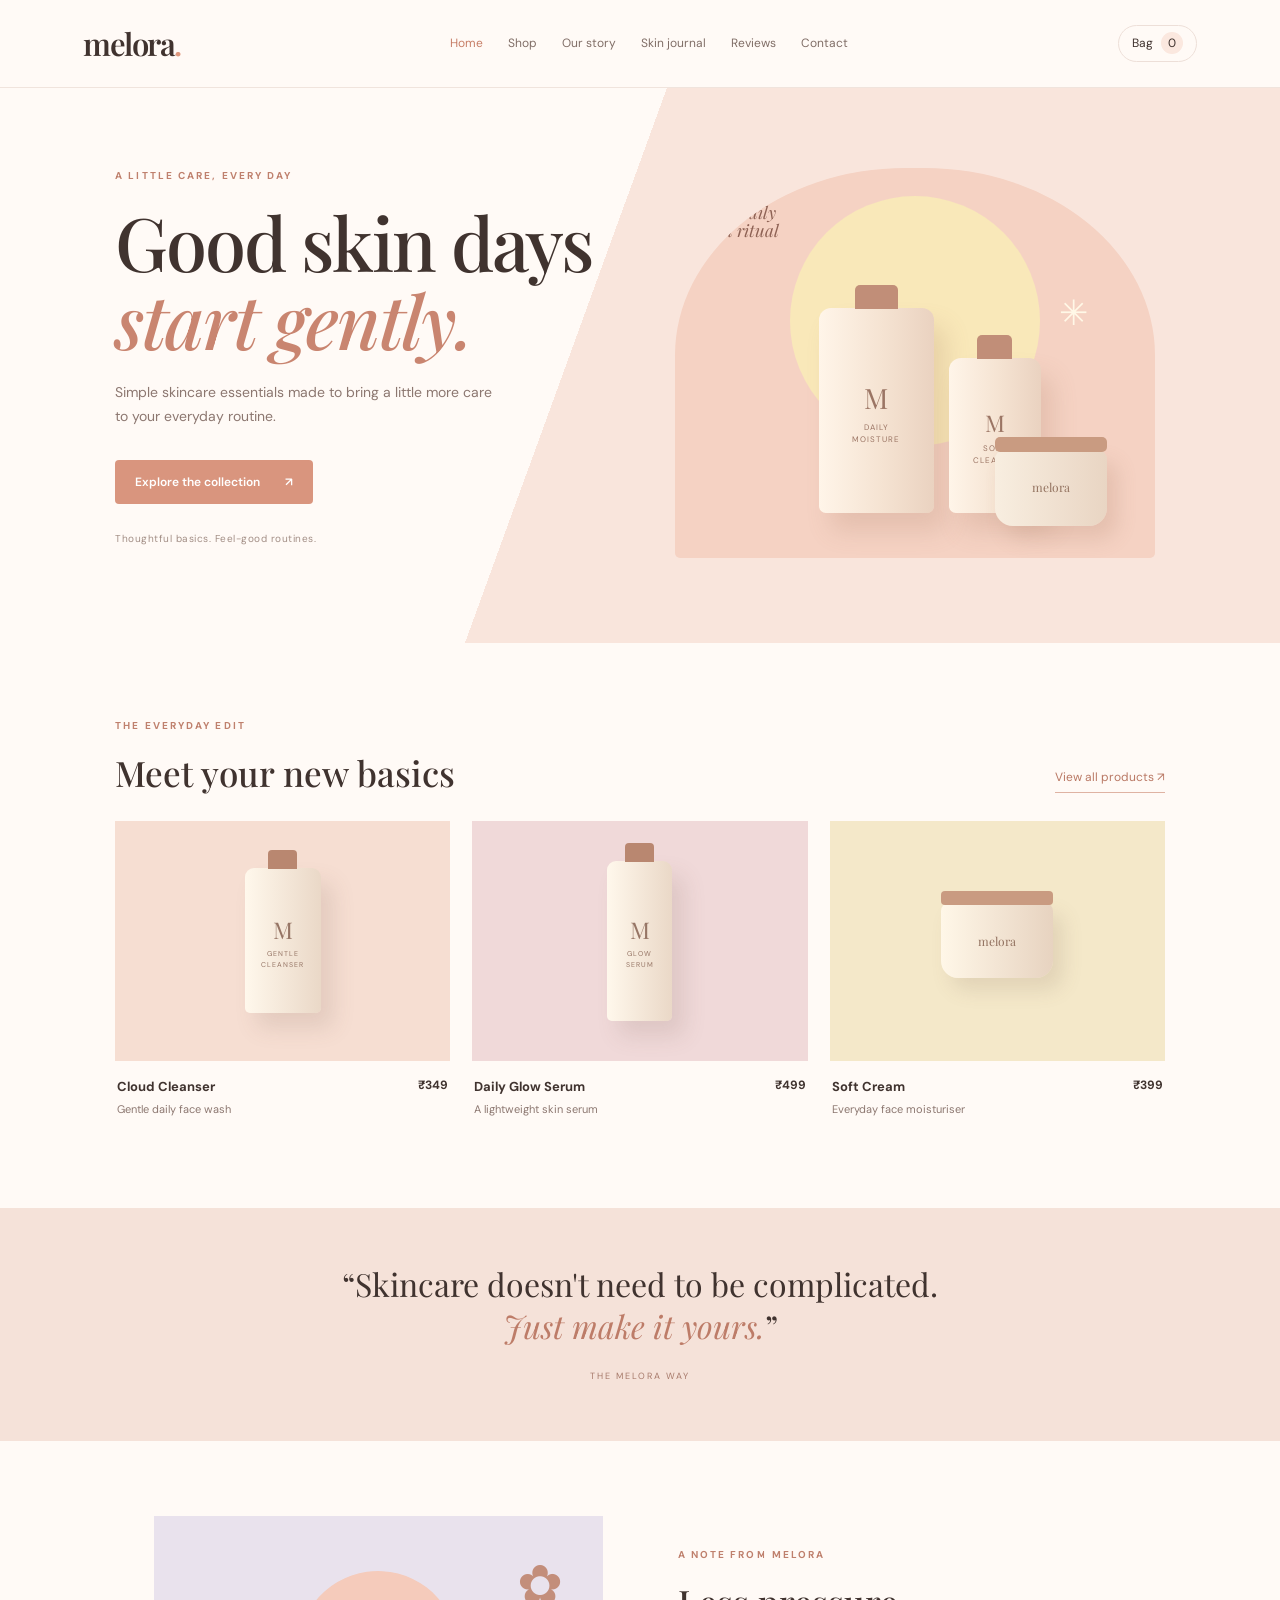
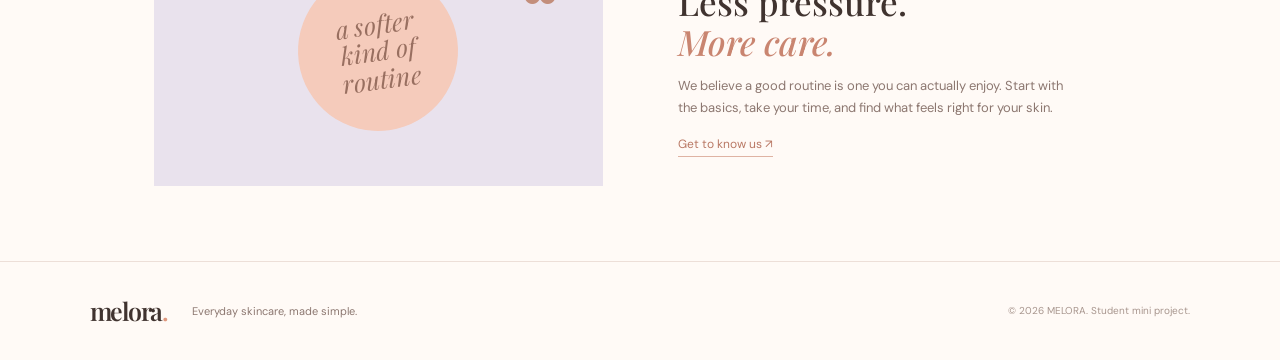
==== Vibhave Skincare brand project/index.html @ 9455b8df "Initial project upload" ====
<!DOCTYPE html>
<html lang="en">
<head>
  <meta charset="UTF-8">
  <meta name="viewport" content="width=device-width, initial-scale=1.0">
  <title>MELORA | Everyday Skincare</title>
  <link rel="stylesheet" href="style.css">
</head>
<body>
  <header class="site-header">
    <a class="logo" href="index.html">melora<span>.</span></a>
    <nav>
      <a class="active" href="index.html">Home</a>
      <a href="shop.html">Shop</a>
      <a href="about.html">Our story</a>
      <a href="guide.html">Skin journal</a>
      <a href="reviews.html">Reviews</a>
      <a href="contact.html">Contact</a>
    </nav>
    <a class="cart-link" href="shop.html">Bag <span id="cart-count">0</span></a>
  </header>

  <main>
    <section class="hero">
      <div class="hero-copy">
        <p class="eyebrow">A LITTLE CARE, EVERY DAY</p>
        <h1>Good skin days<br><em>start gently.</em></h1>
        <p class="hero-text">Simple skincare essentials made to bring a little more care to your everyday routine.</p>
        <a class="button" href="shop.html">Explore the collection <span>↗</span></a>
        <p class="small-note">Thoughtful basics. Feel-good routines.</p>
      </div>
      <div class="hero-art" aria-label="Illustration of skincare products">
        <div class="sun-shape"></div>
        <div class="hero-label">your daily<br>skin ritual</div>
        <div class="bottle bottle-large"><span>M</span><small>daily<br>moisture</small></div>
        <div class="bottle bottle-small"><span>M</span><small>soft<br>cleanse</small></div>
        <div class="jar"><span>melora</span></div>
        <div class="sparkle">✳</div>
      </div>
    </section>

    <section class="section">
      <div class="section-heading">
        <div><p class="eyebrow">THE EVERYDAY EDIT</p><h2>Meet your new basics</h2></div>
        <a class="text-link" href="shop.html">View all products ↗</a>
      </div>
      <div class="product-grid">
        <article class="product-card">
          <div class="product-art art-peach"><div class="mini-bottle">M<small>gentle<br>cleanser</small></div></div>
          <div class="product-info"><div><h3>Cloud Cleanser</h3><p>Gentle daily face wash</p></div><strong>₹349</strong></div>
        </article>
        <article class="product-card">
          <div class="product-art art-rose"><div class="mini-bottle serum">M<small>glow<br>serum</small></div></div>
          <div class="product-info"><div><h3>Daily Glow Serum</h3><p>A lightweight skin serum</p></div><strong>₹499</strong></div>
        </article>
        <article class="product-card">
          <div class="product-art art-yellow"><div class="mini-jar">melora</div></div>
          <div class="product-info"><div><h3>Soft Cream</h3><p>Everyday face moisturiser</p></div><strong>₹399</strong></div>
        </article>
      </div>
    </section>

    <section class="quote-band"><p>“Skincare doesn't need to be complicated.<br><em>Just make it yours.</em>”</p><span>THE MELORA WAY</span></section>
    <section class="split-callout">
      <div class="callout-art"><div class="flower">✿</div><div class="callout-circle">a softer<br>kind of<br>routine</div></div>
      <div><p class="eyebrow">A NOTE FROM MELORA</p><h2>Less pressure.<br><em>More care.</em></h2><p>We believe a good routine is one you can actually enjoy. Start with the basics, take your time, and find what feels right for your skin.</p><a class="text-link" href="about.html">Get to know us ↗</a></div>
    </section>
  </main>
  <footer><a class="logo" href="index.html">melora<span>.</span></a><p>Everyday skincare, made simple.</p><small>© 2026 MELORA. Student mini project.</small></footer>
  <script src="script.js"></script>
</body>
</html>
---- Vibhave Skincare brand project/style.css ----
@import url('https://fonts.googleapis.com/css2?family=DM+Sans:wght@400;500;600;700&family=Playfair+Display:ital,wght@0,500;0,600;1,500;1,600&display=swap');

:root{--ink:#40332f;--muted:#8c7770;--peach:#f4c6b4;--peach-light:#fbe8df;--cream:#fffaf6;--rose:#f2d8d4;--line:#eddfd8;--green:#dce5d8;--lilac:#e9e0ed}
*{box-sizing:border-box}html{scroll-behavior:smooth}body{margin:0;background:var(--cream);color:var(--ink);font-family:'DM Sans',sans-serif;font-size:15px;line-height:1.65}a{color:inherit;text-decoration:none}.site-header{height:auto;min-height:82px;padding:18px 6.5%;display:flex;align-items:center;justify-content:space-between;gap:25px;border-bottom:1px solid rgba(237,223,216,.8);background:rgba(255,250,246,.94);position:sticky;top:0;z-index:10;backdrop-filter:blur(12px)}.logo{font-family:'Playfair Display',serif;font-size:31px;font-weight:600;letter-spacing:-1.5px}.logo span{color:#df987e}.site-header nav{display:flex;gap:25px;align-items:center}.site-header nav a{font-size:12px;color:#806e67;transition:.2s}.site-header nav a:hover,.site-header nav a.active{color:#c77f68}.cart-link{font-size:12px;border:1px solid var(--line);padding:8px 13px;border-radius:30px;white-space:nowrap}.cart-link span{background:var(--peach-light);padding:3px 7px;border-radius:50%;margin-left:5px}.hero{padding:72px 9% 78px;display:grid;grid-template-columns:1fr 1fr;gap:50px;align-items:center;min-height:555px;background:linear-gradient(110deg,#fffaf6 45%,#f9e5dc 45%)}.hero-copy{max-width:480px}.eyebrow{font-size:10px;letter-spacing:2.1px;font-weight:700;color:#bf806d;margin:0 0 18px}.hero h1,.page-intro h1{font-family:'Playfair Display',serif;font-size:clamp(46px,6vw,74px);line-height:1.06;letter-spacing:-2px;font-weight:500;margin:0 0 22px}.hero h1 em,.page-intro h1 em,h2 em{color:#c98570;font-weight:500}.hero-text,.page-intro>p:last-child{color:var(--muted);max-width:390px;font-size:14px}.button{display:inline-flex;align-items:center;gap:25px;background:#d9957e;color:white;border:0;border-radius:4px;padding:14px 20px;font:600 12px 'DM Sans',sans-serif;cursor:pointer;transition:.2s;margin-top:18px}.button:hover{background:#bd7865;transform:translateY(-2px)}.small-note{font-size:10px;color:#a28e85;margin-top:27px;letter-spacing:.5px}.hero-art{height:390px;max-width:480px;width:100%;justify-self:center;position:relative;background:#f5d2c3;border-radius:48% 48% 5px 5px;overflow:hidden}.sun-shape{position:absolute;width:250px;height:250px;background:#f9e8b9;border-radius:50%;top:28px;left:50%;transform:translateX(-50%)}.hero-label{position:absolute;top:35px;left:28px;font-family:'Playfair Display',serif;font-style:italic;font-size:17px;line-height:1.1;color:#8e6254}.bottle{position:absolute;bottom:45px;background:linear-gradient(90deg,#fff5e9,#f5e3d2 55%,#ead2c0);box-shadow:12px 18px 25px #9e6e5730;border-radius:12px 12px 7px 7px;display:flex;flex-direction:column;align-items:center;justify-content:center;color:#9b7564}.bottle:before{content:'';position:absolute;width:38%;height:24px;background:#c18e78;top:-23px;border-radius:5px 5px 0 0}.bottle span{font-family:'Playfair Display',serif;font-size:28px}.bottle small{font-size:8px;text-align:center;letter-spacing:1px;text-transform:uppercase;line-height:1.5}.bottle-large{height:205px;width:115px;left:30%;}.bottle-small{height:155px;width:92px;left:57%;bottom:45px}.bottle-small span{font-size:23px}.jar{position:absolute;bottom:32px;right:10%;height:76px;width:112px;border-radius:9px 9px 18px 18px;background:linear-gradient(90deg,#f8eee0,#e9d5c3);box-shadow:10px 13px 20px #9e6e5730;display:grid;place-items:center;font-family:'Playfair Display',serif;color:#947461;font-size:12px}.jar:before{content:'';position:absolute;top:-13px;width:100%;height:15px;border-radius:5px;background:#c99b81}.sparkle{position:absolute;right:14%;top:30%;font-size:35px;color:#fff8e7}.section{padding:75px 9%}.section-heading{display:flex;justify-content:space-between;align-items:end;margin-bottom:28px}.section-heading h2,h2{font-family:'Playfair Display',serif;font-size:35px;line-height:1.15;font-weight:500;margin:0}.text-link{font-size:12px;color:#b97864;border-bottom:1px solid #dfb3a3;padding-bottom:4px}.product-grid{display:grid;grid-template-columns:repeat(3,1fr);gap:22px}.product-card{min-width:0}.product-art{height:240px;display:grid;place-items:center;overflow:hidden;position:relative}.art-peach{background:#f6ded2}.art-rose{background:#f0d9d9}.art-yellow{background:#f4e8c9}.art-lilac{background:#e9e0ed}.art-green{background:#e1e8dc}.art-pink{background:#f4d9d5}.mini-bottle{height:145px;width:76px;border-radius:9px 9px 5px 5px;background:linear-gradient(90deg,#fff8ec,#ead8c7);box-shadow:12px 15px 22px #785c4b25;display:flex;align-items:center;justify-content:center;flex-direction:column;font-family:'Playfair Display',serif;font-size:23px;color:#967565;position:relative}.mini-bottle:before{content:'';position:absolute;top:-18px;width:29px;height:19px;background:#b98770;border-radius:4px 4px 0 0}.mini-bottle small{font:7px 'DM Sans',sans-serif;text-align:center;text-transform:uppercase;letter-spacing:1px;line-height:1.5}.mini-bottle.serum{height:160px;width:65px}.mini-jar{width:112px;height:75px;background:linear-gradient(90deg,#fff7e8,#e7d3c0);border-radius:8px 8px 17px 17px;display:grid;place-items:center;position:relative;font:12px 'Playfair Display',serif;color:#92715f;box-shadow:10px 12px 20px #785c4b25}.mini-jar:before{content:'';position:absolute;top:-12px;width:100%;height:14px;background:#c99b81;border-radius:4px}.product-info{display:flex;justify-content:space-between;gap:12px;padding:15px 2px}.product-info h3{font-size:13px;margin:0 0 3px}.product-info p{font-size:11px;color:var(--muted);margin:0}.product-info strong{font-size:12px;white-space:nowrap}.quote-band{background:#f5e2d9;padding:55px 20px;text-align:center}.quote-band p{font:32px/1.3 'Playfair Display',serif;margin:0 0 15px}.quote-band p em{color:#bd7c68}.quote-band span{font-size:9px;letter-spacing:2px;color:#a77a6b}.split-callout{padding:75px 12%;display:grid;grid-template-columns:1fr 1fr;gap:75px;align-items:center}.split-callout>div:last-child>p:not(.eyebrow){font-size:13px;color:var(--muted);max-width:390px}.callout-art{height:270px;background:#e9e2ed;position:relative;display:grid;place-items:center}.callout-circle{width:160px;height:160px;border-radius:50%;background:#f5cbbb;display:grid;place-items:center;text-align:center;font:italic 25px/1.1 'Playfair Display',serif;color:#986f60;transform:rotate(-8deg)}.flower{position:absolute;top:24px;right:40px;font-size:55px;color:#c38e7b}footer{border-top:1px solid var(--line);padding:28px 7%;display:flex;align-items:center;gap:25px}footer .logo{font-size:25px}footer p{font-size:11px;color:var(--muted);margin-right:auto}footer small{font-size:10px;color:#a7958d}.page-wrap{max-width:1120px;margin:auto;padding:65px 6% 85px}.page-intro{padding:15px 0 48px}.page-intro h1{font-size:clamp(45px,6vw,66px)}.page-intro>p:last-child{margin-top:0}.shop-tools{display:flex;justify-content:space-between;align-items:center;margin-bottom:25px;gap:15px}.filter-buttons{display:flex;gap:8px;flex-wrap:wrap}.filter-btn{border:1px solid var(--line);background:transparent;color:var(--muted);border-radius:30px;padding:8px 15px;font:11px 'DM Sans',sans-serif;cursor:pointer}.filter-btn.selected,.filter-btn:hover{background:#f3d9cf;border-color:#f3d9cf;color:#765449}.sort-label{font-size:11px;color:var(--muted)}select{border:1px solid var(--line);background:white;padding:8px;border-radius:4px;color:var(--ink);font:11px 'DM Sans',sans-serif}.shop-grid{grid-template-columns:repeat(3,1fr);row-gap:35px}.add-button{width:100%;border:1px solid #dfb9aa;background:transparent;color:#a86e5c;padding:10px;border-radius:3px;font:11px 'DM Sans',sans-serif;cursor:pointer;transition:.2s}.add-button:hover{background:#d9957e;color:white}.cart-panel{margin-top:65px;padding:30px;background:#f8eee8;max-width:600px}.cart-panel h2{font-size:28px}.cart-panel .eyebrow{margin-bottom:8px}.cart-item{display:flex;justify-content:space-between;padding:10px 0;border-bottom:1px solid var(--line);font-size:12px}.remove-item{border:0;background:none;color:#b97864;cursor:pointer}.cart-total{display:flex;justify-content:space-between;padding-top:18px;font-size:14px}.tiny-note,.muted{color:var(--muted);font-size:11px}.about-layout{display:grid;grid-template-columns:1fr 1fr;gap:65px;align-items:center}.about-art{height:360px;background:#f4d7ca;display:grid;place-items:center;position:relative}.about-stamp{position:absolute;top:25px;left:25px;border:1px solid #c99480;border-radius:50%;width:85px;height:85px;display:grid;place-items:center;text-align:center;font:italic 13px 'Playfair Display',serif;color:#9e6e5c;transform:rotate(-12deg)}.about-vase{font-size:125px;color:#c58c78}.about-copy h2{font-size:42px;margin-bottom:20px}.about-copy p:not(.eyebrow){font-size:13px;color:var(--muted)}.values{display:grid;grid-template-columns:repeat(3,1fr);gap:20px;margin-top:70px}.values article{padding:25px;background:#f8eee8}.values article span{color:#c88770;font-size:11px}.values h3{font:22px 'Playfair Display',serif;margin:13px 0 7px}.values p{font-size:12px;color:var(--muted);margin:0}.routine-grid{display:grid;grid-template-columns:1fr 1fr;gap:20px}.routine-card{padding:32px;background:#f6ded2;min-height:270px}.routine-card.evening{background:#e9e0ed}.routine-card h2{font-size:34px;margin-bottom:25px}.routine-card ol{list-style:none;padding:0;margin:0}.routine-card li{border-top:1px solid #d8bdb1;padding:10px 0;font-size:12px}.routine-card li span{color:#b97864;margin-right:14px}.guide-note{display:flex;gap:20px;align-items:center;background:#f7eee8;padding:22px;margin:30px 0 65px}.note-icon{font-size:28px;color:#c98570}.guide-note h3{font:21px 'Playfair Display',serif;margin:0 0 5px}.guide-note p{font-size:12px;color:var(--muted);margin:0}.faq{max-width:720px}.faq h2{margin-bottom:20px}.faq details{border-top:1px solid var(--line);padding:16px 0;font-size:13px}.faq summary{cursor:pointer;font-weight:600}.faq details p{color:var(--muted);font-size:12px}.review-grid{display:grid;grid-template-columns:repeat(3,1fr);gap:20px}.review-card{background:#f8eee8;padding:25px;min-height:235px;display:flex;flex-direction:column}.stars{color:#c98570;letter-spacing:3px;font-size:12px}.review-card>p{font:18px/1.5 'Playfair Display',serif}.review-person{display:flex;align-items:center;gap:10px;margin-top:auto}.avatar{width:35px;height:35px;border-radius:50%;display:grid;place-items:center;font:16px 'Playfair Display',serif}.avatar.peach{background:#f1c9b8}.avatar.lilac{background:#e1d6e8}.avatar.green{background:#dbe5d6}.review-person strong,.review-person small{display:block;font-size:11px}.review-person small{color:var(--muted);font-size:9px}.review-disclaimer{font-size:10px;color:var(--muted);margin:18px 0 55px}.contact-layout{display:grid;grid-template-columns:.9fr 1.1fr;gap:60px;align-items:start}.contact-card{background:#f5dfd5;padding:35px;min-height:350px}.contact-card h2{font-size:36px;margin-bottom:15px}.contact-detail{display:flex;gap:13px;align-items:center;margin-top:25px}.contact-detail>span{width:35px;height:35px;background:#fff7f1;border-radius:50%;display:grid;place-items:center;color:#bd806c}.contact-detail small,.contact-detail strong{display:block}.contact-detail small{font-size:9px;letter-spacing:1px;color:#a77a6b}.contact-detail strong{font-size:12px}.contact-form{display:grid;gap:18px}.contact-form label{font-size:11px;font-weight:600}.contact-form input,.contact-form textarea{display:block;width:100%;margin-top:7px;border:1px solid var(--line);background:#fffdfb;padding:13px;font:12px 'DM Sans',sans-serif;color:var(--ink);outline:none;border-radius:3px}.contact-form input:focus,.contact-form textarea:focus{border-color:#d9957e}.contact-form textarea{resize:vertical}.contact-form .button{justify-self:start;margin-top:0}.form-message{font-size:12px;color:#648264;margin:0;min-height:18px}
@media(max-width:850px){.site-header{padding:15px 4%;flex-wrap:wrap}.site-header nav{order:3;width:100%;overflow-x:auto;gap:18px;padding:5px 0}.site-header nav a{white-space:nowrap}.hero{padding:55px 7%;gap:25px}.hero-art{height:330px}.split-callout{padding:60px 7%;gap:35px}.page-wrap{padding:45px 5% 65px}}
@media(max-width:600px){.hero{grid-template-columns:1fr;background:#fff7f2;padding:48px 7%}.hero-art{height:310px}.hero h1{font-size:52px}.section{padding:55px 6%}.product-grid,.shop-grid{grid-template-columns:repeat(2,minmax(0,1fr));gap:18px 12px}.product-art{height:175px}.section-heading{align-items:start;gap:15px}.section-heading h2{font-size:28px}.split-callout,.about-layout,.contact-layout{grid-template-columns:1fr;gap:30px}.callout-art{height:230px}.about-art{height:270px}.values,.review-grid{grid-template-columns:1fr}.routine-grid{grid-template-columns:1fr}.page-wrap{padding-top:38px}.page-intro{padding-bottom:30px}.page-intro h1{font-size:49px}.shop-tools{align-items:flex-start;flex-direction:column}.sort-label{align-self:flex-end}footer{flex-wrap:wrap;gap:8px 18px}footer p{width:100%;order:3}footer small{margin-left:auto}.cart-panel{padding:22px}}
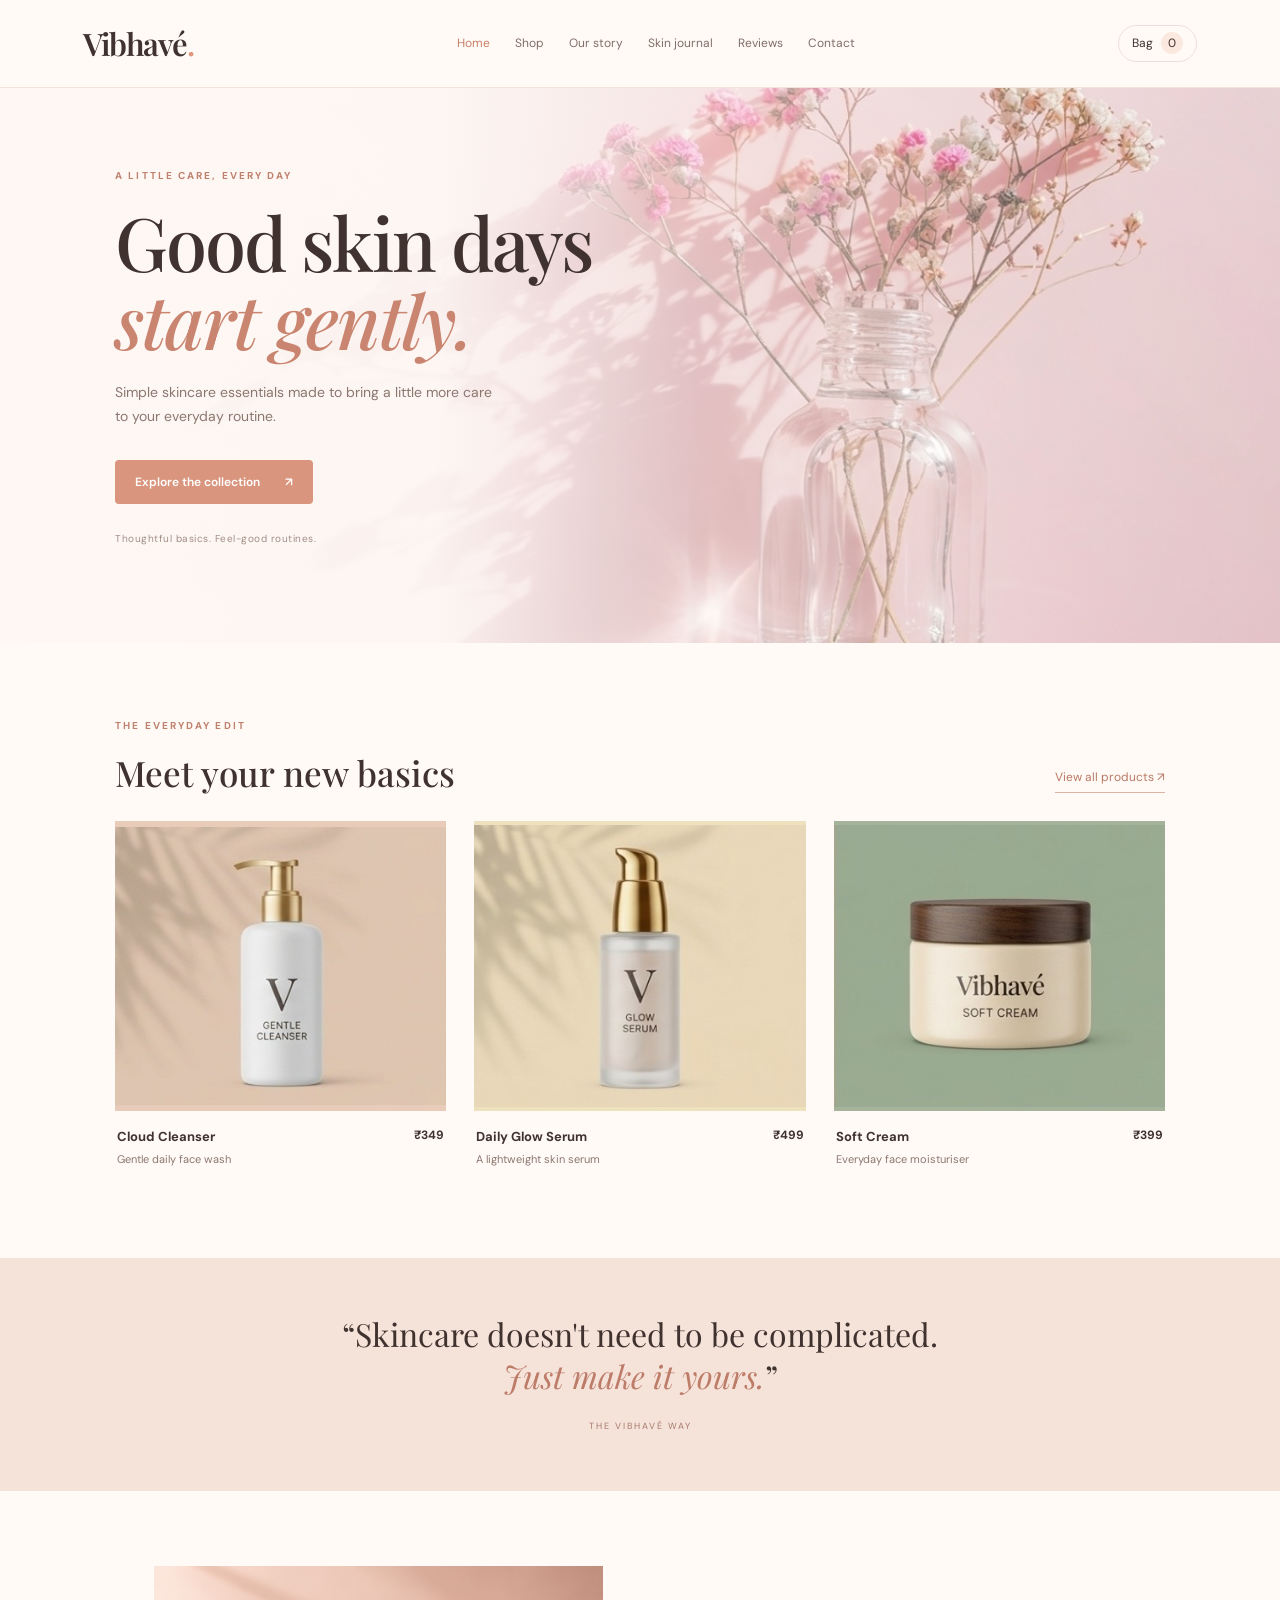
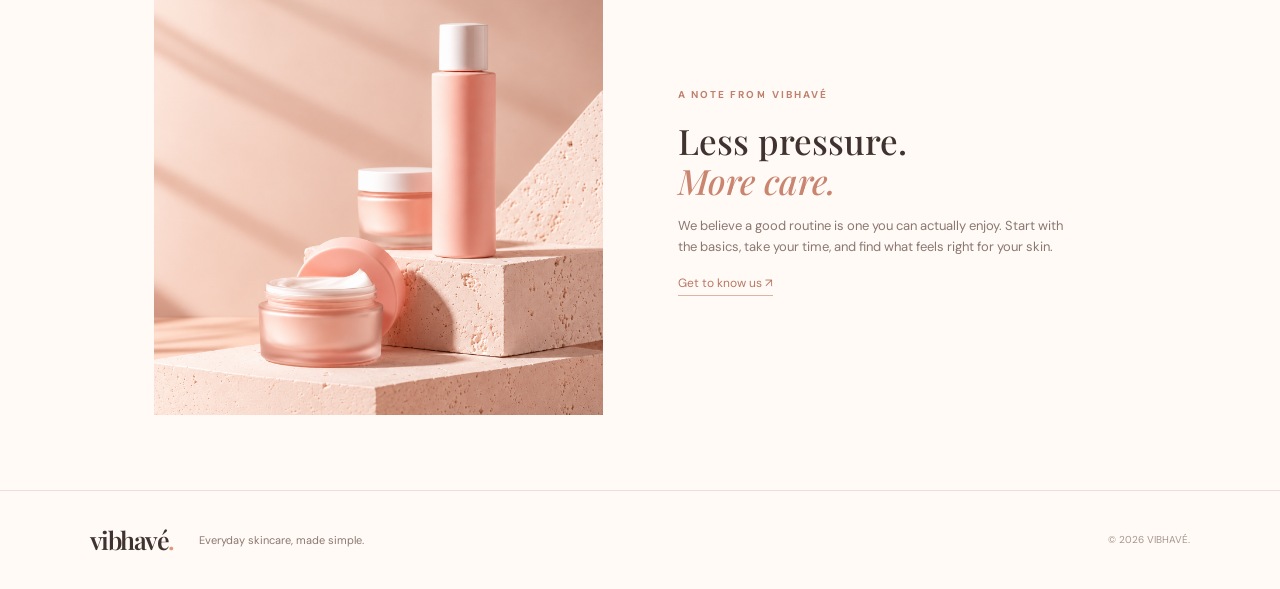
==== commit 576f551c: "Update alot of code lines, added images instead of illustrations" ====
--- a/Vibhave Skincare brand project/index.html
+++ b/Vibhave Skincare brand project/index.html
@@ -3,12 +3,13 @@
 <head>
   <meta charset="UTF-8">
   <meta name="viewport" content="width=device-width, initial-scale=1.0">
-  <title>MELORA | Everyday Skincare</title>
+  <title>Vibhavé | Everyday Skincare</title>
   <link rel="stylesheet" href="style.css">
+  <link rel="stylesheet" href="drawing.css">
 </head>
 <body>
   <header class="site-header">
-    <a class="logo" href="index.html">melora<span>.</span></a>
+    <a class="logo" href="index.html">Vibhavé<span>.</span></a>
     <nav>
       <a class="active" href="index.html">Home</a>
       <a href="shop.html">Shop</a>
@@ -21,21 +22,13 @@
   </header>
 
   <main>
-    <section class="hero">
-      <div class="hero-copy">
+    <section class="drawing">
+      <div class="drawing-copy">
         <p class="eyebrow">A LITTLE CARE, EVERY DAY</p>
         <h1>Good skin days<br><em>start gently.</em></h1>
-        <p class="hero-text">Simple skincare essentials made to bring a little more care to your everyday routine.</p>
-        <a class="button" href="shop.html">Explore the collection <span>↗</span></a>
+        <p class="drawing-text">Simple skincare essentials made to bring a little more care to your everyday routine.</p>
+        <a class="button" href="shop.html">Explore the collection<span>↗</span></a>
         <p class="small-note">Thoughtful basics. Feel-good routines.</p>
-      </div>
-      <div class="hero-art" aria-label="Illustration of skincare products">
-        <div class="sun-shape"></div>
-        <div class="hero-label">your daily<br>skin ritual</div>
-        <div class="bottle bottle-large"><span>M</span><small>daily<br>moisture</small></div>
-        <div class="bottle bottle-small"><span>M</span><small>soft<br>cleanse</small></div>
-        <div class="jar"><span>melora</span></div>
-        <div class="sparkle">✳</div>
       </div>
     </section>
 
@@ -46,27 +39,33 @@
       </div>
       <div class="product-grid">
         <article class="product-card">
-          <div class="product-art art-peach"><div class="mini-bottle">M<small>gentle<br>cleanser</small></div></div>
+          <div class="product-visual product-visual--cleanser">
+            <img class="product-image" src="images/gentle-cleanser.jpeg" alt="Gentle Cleanser" />
+          </div>
           <div class="product-info"><div><h3>Cloud Cleanser</h3><p>Gentle daily face wash</p></div><strong>₹349</strong></div>
         </article>
         <article class="product-card">
-          <div class="product-art art-rose"><div class="mini-bottle serum">M<small>glow<br>serum</small></div></div>
+          <div class="product-visual product-visual--serum">
+            <img class="product-image" src="images/glow-serum.jpeg" alt="Glow Serum" />
+          </div>
           <div class="product-info"><div><h3>Daily Glow Serum</h3><p>A lightweight skin serum</p></div><strong>₹499</strong></div>
         </article>
         <article class="product-card">
-          <div class="product-art art-yellow"><div class="mini-jar">melora</div></div>
+          <div class="product-visual product-visual--cream">
+            <img class="product-image" src="images/soft-cream.jpeg" alt="Soft Cream" />
+          </div>
           <div class="product-info"><div><h3>Soft Cream</h3><p>Everyday face moisturiser</p></div><strong>₹399</strong></div>
         </article>
       </div>
     </section>
 
-    <section class="quote-band"><p>“Skincare doesn't need to be complicated.<br><em>Just make it yours.</em>”</p><span>THE MELORA WAY</span></section>
+    <section class="quote-band"><p>“Skincare doesn't need to be complicated.<br><em>Just make it yours.</em>”</p><span>THE VIBHAVÉ WAY</span></section>
     <section class="split-callout">
-      <div class="callout-art"><div class="flower">✿</div><div class="callout-circle">a softer<br>kind of<br>routine</div></div>
-      <div><p class="eyebrow">A NOTE FROM MELORA</p><h2>Less pressure.<br><em>More care.</em></h2><p>We believe a good routine is one you can actually enjoy. Start with the basics, take your time, and find what feels right for your skin.</p><a class="text-link" href="about.html">Get to know us ↗</a></div>
+      <img class="callout-image" src="images/skincare-routine.png" alt="Skincare products arranged on warm peach-toned display blocks" />
+      <div><p class="eyebrow">A NOTE FROM VIBHAVÉ</p><h2>Less pressure.<br><em>More care.</em></h2><p>We believe a good routine is one you can actually enjoy. Start with the basics, take your time, and find what feels right for your skin.</p><a class="text-link" href="about.html">Get to know us ↗</a></div>
     </section>
   </main>
-  <footer><a class="logo" href="index.html">melora<span>.</span></a><p>Everyday skincare, made simple.</p><small>© 2026 MELORA. Student mini project.</small></footer>
+  <footer><a class="logo" href="index.html">vibhavé<span>.</span></a><p>Everyday skincare, made simple.</p><small>© 2026 VIBHAVÉ. </small></footer>
   <script src="script.js"></script>
 </body>
 </html>
--- a/Vibhave Skincare brand project/style.css
+++ b/Vibhave Skincare brand project/style.css
@@ -1,6 +1,6 @@
 @import url('https://fonts.googleapis.com/css2?family=DM+Sans:wght@400;500;600;700&family=Playfair+Display:ital,wght@0,500;0,600;1,500;1,600&display=swap');
 
-:root{--ink:#40332f;--muted:#8c7770;--peach:#f4c6b4;--peach-light:#fbe8df;--cream:#fffaf6;--rose:#f2d8d4;--line:#eddfd8;--green:#dce5d8;--lilac:#e9e0ed}
-*{box-sizing:border-box}html{scroll-behavior:smooth}body{margin:0;background:var(--cream);color:var(--ink);font-family:'DM Sans',sans-serif;font-size:15px;line-height:1.65}a{color:inherit;text-decoration:none}.site-header{height:auto;min-height:82px;padding:18px 6.5%;display:flex;align-items:center;justify-content:space-between;gap:25px;border-bottom:1px solid rgba(237,223,216,.8);background:rgba(255,250,246,.94);position:sticky;top:0;z-index:10;backdrop-filter:blur(12px)}.logo{font-family:'Playfair Display',serif;font-size:31px;font-weight:600;letter-spacing:-1.5px}.logo span{color:#df987e}.site-header nav{display:flex;gap:25px;align-items:center}.site-header nav a{font-size:12px;color:#806e67;transition:.2s}.site-header nav a:hover,.site-header nav a.active{color:#c77f68}.cart-link{font-size:12px;border:1px solid var(--line);padding:8px 13px;border-radius:30px;white-space:nowrap}.cart-link span{background:var(--peach-light);padding:3px 7px;border-radius:50%;margin-left:5px}.hero{padding:72px 9% 78px;display:grid;grid-template-columns:1fr 1fr;gap:50px;align-items:center;min-height:555px;background:linear-gradient(110deg,#fffaf6 45%,#f9e5dc 45%)}.hero-copy{max-width:480px}.eyebrow{font-size:10px;letter-spacing:2.1px;font-weight:700;color:#bf806d;margin:0 0 18px}.hero h1,.page-intro h1{font-family:'Playfair Display',serif;font-size:clamp(46px,6vw,74px);line-height:1.06;letter-spacing:-2px;font-weight:500;margin:0 0 22px}.hero h1 em,.page-intro h1 em,h2 em{color:#c98570;font-weight:500}.hero-text,.page-intro>p:last-child{color:var(--muted);max-width:390px;font-size:14px}.button{display:inline-flex;align-items:center;gap:25px;background:#d9957e;color:white;border:0;border-radius:4px;padding:14px 20px;font:600 12px 'DM Sans',sans-serif;cursor:pointer;transition:.2s;margin-top:18px}.button:hover{background:#bd7865;transform:translateY(-2px)}.small-note{font-size:10px;color:#a28e85;margin-top:27px;letter-spacing:.5px}.hero-art{height:390px;max-width:480px;width:100%;justify-self:center;position:relative;background:#f5d2c3;border-radius:48% 48% 5px 5px;overflow:hidden}.sun-shape{position:absolute;width:250px;height:250px;background:#f9e8b9;border-radius:50%;top:28px;left:50%;transform:translateX(-50%)}.hero-label{position:absolute;top:35px;left:28px;font-family:'Playfair Display',serif;font-style:italic;font-size:17px;line-height:1.1;color:#8e6254}.bottle{position:absolute;bottom:45px;background:linear-gradient(90deg,#fff5e9,#f5e3d2 55%,#ead2c0);box-shadow:12px 18px 25px #9e6e5730;border-radius:12px 12px 7px 7px;display:flex;flex-direction:column;align-items:center;justify-content:center;color:#9b7564}.bottle:before{content:'';position:absolute;width:38%;height:24px;background:#c18e78;top:-23px;border-radius:5px 5px 0 0}.bottle span{font-family:'Playfair Display',serif;font-size:28px}.bottle small{font-size:8px;text-align:center;letter-spacing:1px;text-transform:uppercase;line-height:1.5}.bottle-large{height:205px;width:115px;left:30%;}.bottle-small{height:155px;width:92px;left:57%;bottom:45px}.bottle-small span{font-size:23px}.jar{position:absolute;bottom:32px;right:10%;height:76px;width:112px;border-radius:9px 9px 18px 18px;background:linear-gradient(90deg,#f8eee0,#e9d5c3);box-shadow:10px 13px 20px #9e6e5730;display:grid;place-items:center;font-family:'Playfair Display',serif;color:#947461;font-size:12px}.jar:before{content:'';position:absolute;top:-13px;width:100%;height:15px;border-radius:5px;background:#c99b81}.sparkle{position:absolute;right:14%;top:30%;font-size:35px;color:#fff8e7}.section{padding:75px 9%}.section-heading{display:flex;justify-content:space-between;align-items:end;margin-bottom:28px}.section-heading h2,h2{font-family:'Playfair Display',serif;font-size:35px;line-height:1.15;font-weight:500;margin:0}.text-link{font-size:12px;color:#b97864;border-bottom:1px solid #dfb3a3;padding-bottom:4px}.product-grid{display:grid;grid-template-columns:repeat(3,1fr);gap:22px}.product-card{min-width:0}.product-art{height:240px;display:grid;place-items:center;overflow:hidden;position:relative}.art-peach{background:#f6ded2}.art-rose{background:#f0d9d9}.art-yellow{background:#f4e8c9}.art-lilac{background:#e9e0ed}.art-green{background:#e1e8dc}.art-pink{background:#f4d9d5}.mini-bottle{height:145px;width:76px;border-radius:9px 9px 5px 5px;background:linear-gradient(90deg,#fff8ec,#ead8c7);box-shadow:12px 15px 22px #785c4b25;display:flex;align-items:center;justify-content:center;flex-direction:column;font-family:'Playfair Display',serif;font-size:23px;color:#967565;position:relative}.mini-bottle:before{content:'';position:absolute;top:-18px;width:29px;height:19px;background:#b98770;border-radius:4px 4px 0 0}.mini-bottle small{font:7px 'DM Sans',sans-serif;text-align:center;text-transform:uppercase;letter-spacing:1px;line-height:1.5}.mini-bottle.serum{height:160px;width:65px}.mini-jar{width:112px;height:75px;background:linear-gradient(90deg,#fff7e8,#e7d3c0);border-radius:8px 8px 17px 17px;display:grid;place-items:center;position:relative;font:12px 'Playfair Display',serif;color:#92715f;box-shadow:10px 12px 20px #785c4b25}.mini-jar:before{content:'';position:absolute;top:-12px;width:100%;height:14px;background:#c99b81;border-radius:4px}.product-info{display:flex;justify-content:space-between;gap:12px;padding:15px 2px}.product-info h3{font-size:13px;margin:0 0 3px}.product-info p{font-size:11px;color:var(--muted);margin:0}.product-info strong{font-size:12px;white-space:nowrap}.quote-band{background:#f5e2d9;padding:55px 20px;text-align:center}.quote-band p{font:32px/1.3 'Playfair Display',serif;margin:0 0 15px}.quote-band p em{color:#bd7c68}.quote-band span{font-size:9px;letter-spacing:2px;color:#a77a6b}.split-callout{padding:75px 12%;display:grid;grid-template-columns:1fr 1fr;gap:75px;align-items:center}.split-callout>div:last-child>p:not(.eyebrow){font-size:13px;color:var(--muted);max-width:390px}.callout-art{height:270px;background:#e9e2ed;position:relative;display:grid;place-items:center}.callout-circle{width:160px;height:160px;border-radius:50%;background:#f5cbbb;display:grid;place-items:center;text-align:center;font:italic 25px/1.1 'Playfair Display',serif;color:#986f60;transform:rotate(-8deg)}.flower{position:absolute;top:24px;right:40px;font-size:55px;color:#c38e7b}footer{border-top:1px solid var(--line);padding:28px 7%;display:flex;align-items:center;gap:25px}footer .logo{font-size:25px}footer p{font-size:11px;color:var(--muted);margin-right:auto}footer small{font-size:10px;color:#a7958d}.page-wrap{max-width:1120px;margin:auto;padding:65px 6% 85px}.page-intro{padding:15px 0 48px}.page-intro h1{font-size:clamp(45px,6vw,66px)}.page-intro>p:last-child{margin-top:0}.shop-tools{display:flex;justify-content:space-between;align-items:center;margin-bottom:25px;gap:15px}.filter-buttons{display:flex;gap:8px;flex-wrap:wrap}.filter-btn{border:1px solid var(--line);background:transparent;color:var(--muted);border-radius:30px;padding:8px 15px;font:11px 'DM Sans',sans-serif;cursor:pointer}.filter-btn.selected,.filter-btn:hover{background:#f3d9cf;border-color:#f3d9cf;color:#765449}.sort-label{font-size:11px;color:var(--muted)}select{border:1px solid var(--line);background:white;padding:8px;border-radius:4px;color:var(--ink);font:11px 'DM Sans',sans-serif}.shop-grid{grid-template-columns:repeat(3,1fr);row-gap:35px}.add-button{width:100%;border:1px solid #dfb9aa;background:transparent;color:#a86e5c;padding:10px;border-radius:3px;font:11px 'DM Sans',sans-serif;cursor:pointer;transition:.2s}.add-button:hover{background:#d9957e;color:white}.cart-panel{margin-top:65px;padding:30px;background:#f8eee8;max-width:600px}.cart-panel h2{font-size:28px}.cart-panel .eyebrow{margin-bottom:8px}.cart-item{display:flex;justify-content:space-between;padding:10px 0;border-bottom:1px solid var(--line);font-size:12px}.remove-item{border:0;background:none;color:#b97864;cursor:pointer}.cart-total{display:flex;justify-content:space-between;padding-top:18px;font-size:14px}.tiny-note,.muted{color:var(--muted);font-size:11px}.about-layout{display:grid;grid-template-columns:1fr 1fr;gap:65px;align-items:center}.about-art{height:360px;background:#f4d7ca;display:grid;place-items:center;position:relative}.about-stamp{position:absolute;top:25px;left:25px;border:1px solid #c99480;border-radius:50%;width:85px;height:85px;display:grid;place-items:center;text-align:center;font:italic 13px 'Playfair Display',serif;color:#9e6e5c;transform:rotate(-12deg)}.about-vase{font-size:125px;color:#c58c78}.about-copy h2{font-size:42px;margin-bottom:20px}.about-copy p:not(.eyebrow){font-size:13px;color:var(--muted)}.values{display:grid;grid-template-columns:repeat(3,1fr);gap:20px;margin-top:70px}.values article{padding:25px;background:#f8eee8}.values article span{color:#c88770;font-size:11px}.values h3{font:22px 'Playfair Display',serif;margin:13px 0 7px}.values p{font-size:12px;color:var(--muted);margin:0}.routine-grid{display:grid;grid-template-columns:1fr 1fr;gap:20px}.routine-card{padding:32px;background:#f6ded2;min-height:270px}.routine-card.evening{background:#e9e0ed}.routine-card h2{font-size:34px;margin-bottom:25px}.routine-card ol{list-style:none;padding:0;margin:0}.routine-card li{border-top:1px solid #d8bdb1;padding:10px 0;font-size:12px}.routine-card li span{color:#b97864;margin-right:14px}.guide-note{display:flex;gap:20px;align-items:center;background:#f7eee8;padding:22px;margin:30px 0 65px}.note-icon{font-size:28px;color:#c98570}.guide-note h3{font:21px 'Playfair Display',serif;margin:0 0 5px}.guide-note p{font-size:12px;color:var(--muted);margin:0}.faq{max-width:720px}.faq h2{margin-bottom:20px}.faq details{border-top:1px solid var(--line);padding:16px 0;font-size:13px}.faq summary{cursor:pointer;font-weight:600}.faq details p{color:var(--muted);font-size:12px}.review-grid{display:grid;grid-template-columns:repeat(3,1fr);gap:20px}.review-card{background:#f8eee8;padding:25px;min-height:235px;display:flex;flex-direction:column}.stars{color:#c98570;letter-spacing:3px;font-size:12px}.review-card>p{font:18px/1.5 'Playfair Display',serif}.review-person{display:flex;align-items:center;gap:10px;margin-top:auto}.avatar{width:35px;height:35px;border-radius:50%;display:grid;place-items:center;font:16px 'Playfair Display',serif}.avatar.peach{background:#f1c9b8}.avatar.lilac{background:#e1d6e8}.avatar.green{background:#dbe5d6}.review-person strong,.review-person small{display:block;font-size:11px}.review-person small{color:var(--muted);font-size:9px}.review-disclaimer{font-size:10px;color:var(--muted);margin:18px 0 55px}.contact-layout{display:grid;grid-template-columns:.9fr 1.1fr;gap:60px;align-items:start}.contact-card{background:#f5dfd5;padding:35px;min-height:350px}.contact-card h2{font-size:36px;margin-bottom:15px}.contact-detail{display:flex;gap:13px;align-items:center;margin-top:25px}.contact-detail>span{width:35px;height:35px;background:#fff7f1;border-radius:50%;display:grid;place-items:center;color:#bd806c}.contact-detail small,.contact-detail strong{display:block}.contact-detail small{font-size:9px;letter-spacing:1px;color:#a77a6b}.contact-detail strong{font-size:12px}.contact-form{display:grid;gap:18px}.contact-form label{font-size:11px;font-weight:600}.contact-form input,.contact-form textarea{display:block;width:100%;margin-top:7px;border:1px solid var(--line);background:#fffdfb;padding:13px;font:12px 'DM Sans',sans-serif;color:var(--ink);outline:none;border-radius:3px}.contact-form input:focus,.contact-form textarea:focus{border-color:#d9957e}.contact-form textarea{resize:vertical}.contact-form .button{justify-self:start;margin-top:0}.form-message{font-size:12px;color:#648264;margin:0;min-height:18px}
-@media(max-width:850px){.site-header{padding:15px 4%;flex-wrap:wrap}.site-header nav{order:3;width:100%;overflow-x:auto;gap:18px;padding:5px 0}.site-header nav a{white-space:nowrap}.hero{padding:55px 7%;gap:25px}.hero-art{height:330px}.split-callout{padding:60px 7%;gap:35px}.page-wrap{padding:45px 5% 65px}}
-@media(max-width:600px){.hero{grid-template-columns:1fr;background:#fff7f2;padding:48px 7%}.hero-art{height:310px}.hero h1{font-size:52px}.section{padding:55px 6%}.product-grid,.shop-grid{grid-template-columns:repeat(2,minmax(0,1fr));gap:18px 12px}.product-art{height:175px}.section-heading{align-items:start;gap:15px}.section-heading h2{font-size:28px}.split-callout,.about-layout,.contact-layout{grid-template-columns:1fr;gap:30px}.callout-art{height:230px}.about-art{height:270px}.values,.review-grid{grid-template-columns:1fr}.routine-grid{grid-template-columns:1fr}.page-wrap{padding-top:38px}.page-intro{padding-bottom:30px}.page-intro h1{font-size:49px}.shop-tools{align-items:flex-start;flex-direction:column}.sort-label{align-self:flex-end}footer{flex-wrap:wrap;gap:8px 18px}footer p{width:100%;order:3}footer small{margin-left:auto}.cart-panel{padding:22px}}
+:root{--ink:#40332f;--muted:#8c7770;--peach-light:#fbe8df;--cream:#fffaf6;--line:#eddfd8}
+*{box-sizing:border-box}html{scroll-behavior:smooth}body{margin:0;background:var(--cream);color:var(--ink);font-family:'DM Sans',sans-serif;font-size:15px;line-height:1.65}a{color:inherit;text-decoration:none}.site-header{height:auto;min-height:82px;padding:18px 6.5%;display:flex;align-items:center;justify-content:space-between;gap:25px;border-bottom:1px solid rgba(237,223,216,.8);background:rgba(255,250,246,.94);position:sticky;top:0;z-index:10;backdrop-filter:blur(12px)}.logo{font-family:'Playfair Display',serif;font-size:31px;font-weight:600;letter-spacing:-1.5px}.logo span{color:#df987e}.site-header nav{display:flex;gap:25px;align-items:center}.site-header nav a{font-size:12px;color:#806e67;transition:.2s}.site-header nav a:hover,.site-header nav a.active{color:#c77f68}.cart-link{font-size:12px;border:1px solid var(--line);padding:8px 13px;border-radius:30px;white-space:nowrap}.cart-link span{background:var(--peach-light);padding:3px 7px;border-radius:50%;margin-left:5px}.drawing{padding:72px 9% 78px;display:grid;grid-template-columns:1fr 1fr;gap:50px;align-items:center;min-height:555px;background:linear-gradient(110deg,#fffaf6 45%,#f9e5dc 45%)}.drawing-copy{max-width:480px}.eyebrow{font-size:10px;letter-spacing:2.1px;font-weight:700;color:#bf806d;margin:0 0 18px}.drawing h1,.page-intro h1{font-family:'Playfair Display',serif;font-size:clamp(46px,6vw,74px);line-height:1.06;letter-spacing:-2px;font-weight:500;margin:0 0 22px}.drawing h1 em,.page-intro h1 em,h2 em{color:#c98570;font-weight:500}.drawing-text,.page-intro>p:last-child{color:var(--muted);max-width:390px;font-size:14px}.button{display:inline-flex;align-items:center;gap:25px;background:#d9957e;color:white;border:0;border-radius:4px;padding:14px 20px;font:600 12px 'DM Sans',sans-serif;cursor:pointer;transition:.2s;margin-top:18px}.button:hover{background:#bd7865;transform:translateY(-2px)}.small-note{font-size:10px;color:#a28e85;margin-top:27px;letter-spacing:.5px}.section{padding:75px 9%}.section-heading{display:flex;justify-content:space-between;align-items:end;margin-bottom:28px}.section-heading h2,h2{font-family:'Playfair Display',serif;font-size:35px;line-height:1.15;font-weight:500;margin:0}.text-link{font-size:12px;color:#b97864;border-bottom:1px solid #dfb3a3;padding-bottom:4px}.product-grid{display:grid;grid-template-columns:repeat(3,minmax(0,1fr));gap:28px}.product-card{min-width:0}.product-visual{height:290px;overflow:hidden}.product-visual--cleanser{background:#e8cbb8}.product-visual--serum{background:#eee1bd}.product-visual--cream{background:#a5b39a}.product-image{display:block;width:100%;height:100%;object-fit:contain;transition:transform .2s ease}.product-image:hover{transform:scale(1.02)}.product-info{display:flex;justify-content:space-between;gap:12px;padding:15px 2px}.product-info h3{font-size:13px;margin:0 0 3px}.product-info p{font-size:11px;color:var(--muted);margin:0}.product-info strong{font-size:12px;white-space:nowrap}.quote-band{background:#f5e2d9;padding:55px 20px;text-align:center}.quote-band p{font:32px/1.3 'Playfair Display',serif;margin:0 0 15px}.quote-band p em{color:#bd7c68}.quote-band span{font-size:9px;letter-spacing:2px;color:#a77a6b}.split-callout{padding:75px 12%;display:grid;grid-template-columns:1fr 1fr;gap:75px;align-items:center}.split-callout>div:last-child>p:not(.eyebrow){font-size:13px;color:var(--muted);max-width:390px}.callout-image{width:100%;height:auto;aspect-ratio:1;display:block;object-fit:cover}footer{border-top:1px solid var(--line);padding:28px 7%;display:flex;align-items:center;gap:25px}footer .logo{font-size:25px}footer p{font-size:11px;color:var(--muted);margin-right:auto}footer small{font-size:10px;color:#a7958d}.page-wrap{max-width:1120px;margin:auto;padding:65px 6% 85px}.page-intro{padding:15px 0 48px}.page-intro h1{font-size:clamp(45px,6vw,66px)}.page-intro>p:last-child{margin-top:0}.shop-tools{display:flex;justify-content:space-between;align-items:center;margin-bottom:25px;gap:15px}.filter-buttons{display:flex;gap:8px;flex-wrap:wrap}.filter-btn{border:1px solid var(--line);background:transparent;color:var(--muted);border-radius:30px;padding:8px 15px;font:11px 'DM Sans',sans-serif;cursor:pointer}.filter-btn.selected,.filter-btn:hover{background:#f3d9cf;border-color:#f3d9cf;color:#765449}.sort-label{font-size:11px;color:var(--muted)}select{border:1px solid var(--line);background:white;padding:8px;border-radius:4px;color:var(--ink);font:11px 'DM Sans',sans-serif}.shop-grid{grid-template-columns:repeat(3,1fr);row-gap:35px}.add-button{width:100%;border:1px solid #dfb9aa;background:transparent;color:#a86e5c;padding:10px;border-radius:3px;font:11px 'DM Sans',sans-serif;cursor:pointer;transition:.2s}.add-button:hover{background:#d9957e;color:white}.cart-panel{margin-top:65px;padding:30px;background:#f8eee8;max-width:600px}.cart-panel h2{font-size:28px}.cart-panel .eyebrow{margin-bottom:8px}.cart-item{display:flex;justify-content:space-between;padding:10px 0;border-bottom:1px solid var(--line);font-size:12px}.remove-item{border:0;background:none;color:#b97864;cursor:pointer}.cart-total{display:flex;justify-content:space-between;padding-top:18px;font-size:14px}.tiny-note,.muted{color:var(--muted);font-size:11px}.about-layout{display:grid;grid-template-columns:1fr 1fr;gap:65px;align-items:center}.about-vase{font-size:125px;color:#c58c78}.about-copy h2{font-size:42px;margin-bottom:20px}.about-copy p:not(.eyebrow){font-size:13px;color:var(--muted)}.values{display:grid;grid-template-columns:repeat(3,1fr);gap:20px;margin-top:70px}.values article{padding:25px;background:#f8eee8}.values article span{color:#c88770;font-size:11px}.values h3{font:22px 'Playfair Display',serif;margin:13px 0 7px}.values p{font-size:12px;color:var(--muted);margin:0}.routine-grid{display:grid;grid-template-columns:1fr 1fr;gap:20px}.routine-card{padding:32px;background:#f6ded2;min-height:270px}.routine-card.evening{background:#e9e0ed}.routine-card h2{font-size:34px;margin-bottom:25px}.routine-card ol{list-style:none;padding:0;margin:0}.routine-card li{border-top:1px solid #d8bdb1;padding:10px 0;font-size:12px}.routine-card li span{color:#b97864;margin-right:14px}.guide-note{display:flex;gap:20px;align-items:center;background:#f7eee8;padding:22px;margin:30px 0 65px}.note-icon{font-size:28px;color:#c98570}.guide-note h3{font:21px 'Playfair Display',serif;margin:0 0 5px}.guide-note p{font-size:12px;color:var(--muted);margin:0}.faq{max-width:720px}.faq h2{margin-bottom:20px}.faq details{border-top:1px solid var(--line);padding:16px 0;font-size:13px}.faq summary{cursor:pointer;font-weight:600}.faq details p{color:var(--muted);font-size:12px}.review-grid{display:grid;grid-template-columns:repeat(3,1fr);gap:20px}.review-card{background:#f8eee8;padding:25px;min-height:235px;display:flex;flex-direction:column}.stars{color:#c98570;letter-spacing:3px;font-size:12px}.review-card>p{font:18px/1.5 'Playfair Display',serif}.review-person{display:flex;align-items:center;gap:10px;margin-top:auto}.avatar{width:35px;height:35px;border-radius:50%;display:grid;place-items:center;font:16px 'Playfair Display',serif}.avatar.peach{background:#f1c9b8}.avatar.lilac{background:#e1d6e8}.avatar.green{background:#dbe5d6}.review-person strong,.review-person small{display:block;font-size:11px}.review-person small{color:var(--muted);font-size:9px}.review-disclaimer{font-size:10px;color:var(--muted);margin:18px 0 55px}.contact-layout{display:grid;grid-template-columns:.9fr 1.1fr;gap:60px;align-items:start}.contact-card{background:#f5dfd5;padding:35px;min-height:350px}.contact-card h2{font-size:36px;margin-bottom:15px}.contact-detail{display:flex;gap:13px;align-items:center;margin-top:25px}.contact-detail>span{width:35px;height:35px;background:#fff7f1;border-radius:50%;display:grid;place-items:center;color:#bd806c}.contact-detail small,.contact-detail strong{display:block}.contact-detail small{font-size:9px;letter-spacing:1px;color:#a77a6b}.contact-detail strong{font-size:12px}.contact-form{display:grid;gap:18px}.contact-form label{font-size:11px;font-weight:600}.contact-form input,.contact-form textarea{display:block;width:100%;margin-top:7px;border:1px solid var(--line);background:#fffdfb;padding:13px;font:12px 'DM Sans',sans-serif;color:var(--ink);outline:none;border-radius:3px}.contact-form input:focus,.contact-form textarea:focus{border-color:#d9957e}.contact-form textarea{resize:vertical}.contact-form .button{justify-self:start;margin-top:0}.form-message{font-size:12px;color:#648264;margin:0;min-height:18px}
+@media(max-width:850px){.site-header{padding:15px 4%;flex-wrap:wrap}.site-header nav{order:3;width:100%;overflow-x:auto;gap:18px;padding:5px 0}.site-header nav a{white-space:nowrap}.drawing{padding:55px 7%;gap:25px}.split-callout{padding:60px 7%;gap:35px}.page-wrap{padding:45px 5% 65px}}
+@media(max-width:600px){.drawing{grid-template-columns:1fr;background:#fff7f2;padding:48px 7%}.drawing h1{font-size:52px}.section{padding:55px 6%}.product-grid,.shop-grid{grid-template-columns:repeat(2,minmax(0,1fr));gap:18px 12px}.product-art{height:175px}.section-heading{align-items:start;gap:15px}.section-heading h2{font-size:28px}.split-callout,.about-layout,.contact-layout{grid-template-columns:1fr;gap:30px}.callout-image{height:auto}.values,.review-grid{grid-template-columns:1fr}.routine-grid{grid-template-columns:1fr}.page-wrap{padding-top:38px}.page-intro{padding-bottom:30px}.page-intro h1{font-size:49px}.shop-tools{align-items:flex-start;flex-direction:column}.sort-label{align-self:flex-end}footer{flex-wrap:wrap;gap:8px 18px}footer p{width:100%;order:3}footer small{margin-left:auto}.cart-panel{padding:22px}}
--- a/Vibhave Skincare brand project/drawing.css
+++ b/Vibhave Skincare brand project/drawing.css
@@ -0,0 +1,45 @@
+.drawing {
+  position: relative;
+  isolation: isolate;
+  overflow: hidden;
+  background-color: #f5dce0;
+}
+
+.drawing::before {
+  content: "";
+  position: absolute;
+  inset: 0;
+  z-index: -2;
+  background: url("images/drawing-flowers.jpeg") center / cover no-repeat;
+  transform: scaleX(-1);
+}
+
+.drawing::after {
+  content: "";
+  position: absolute;
+  inset: 0;
+  z-index: -1;
+  background: linear-gradient(
+    90deg,
+    rgba(255, 250, 246, 0.97) 0%,
+    rgba(255, 250, 246, 0.94) 34%,
+    rgba(255, 250, 246, 0.62) 55%,
+    rgba(255, 250, 246, 0.08) 100%
+  );
+  pointer-events: none;
+}
+
+.drawing-copy {
+  position: relative;
+  z-index: 1;
+}
+
+@media (max-width: 600px) {
+  .drawing::after {
+    background: linear-gradient(
+      90deg,
+      rgba(255, 250, 246, 0.92),
+      rgba(255, 250, 246, 0.68)
+    );
+  }
+}
